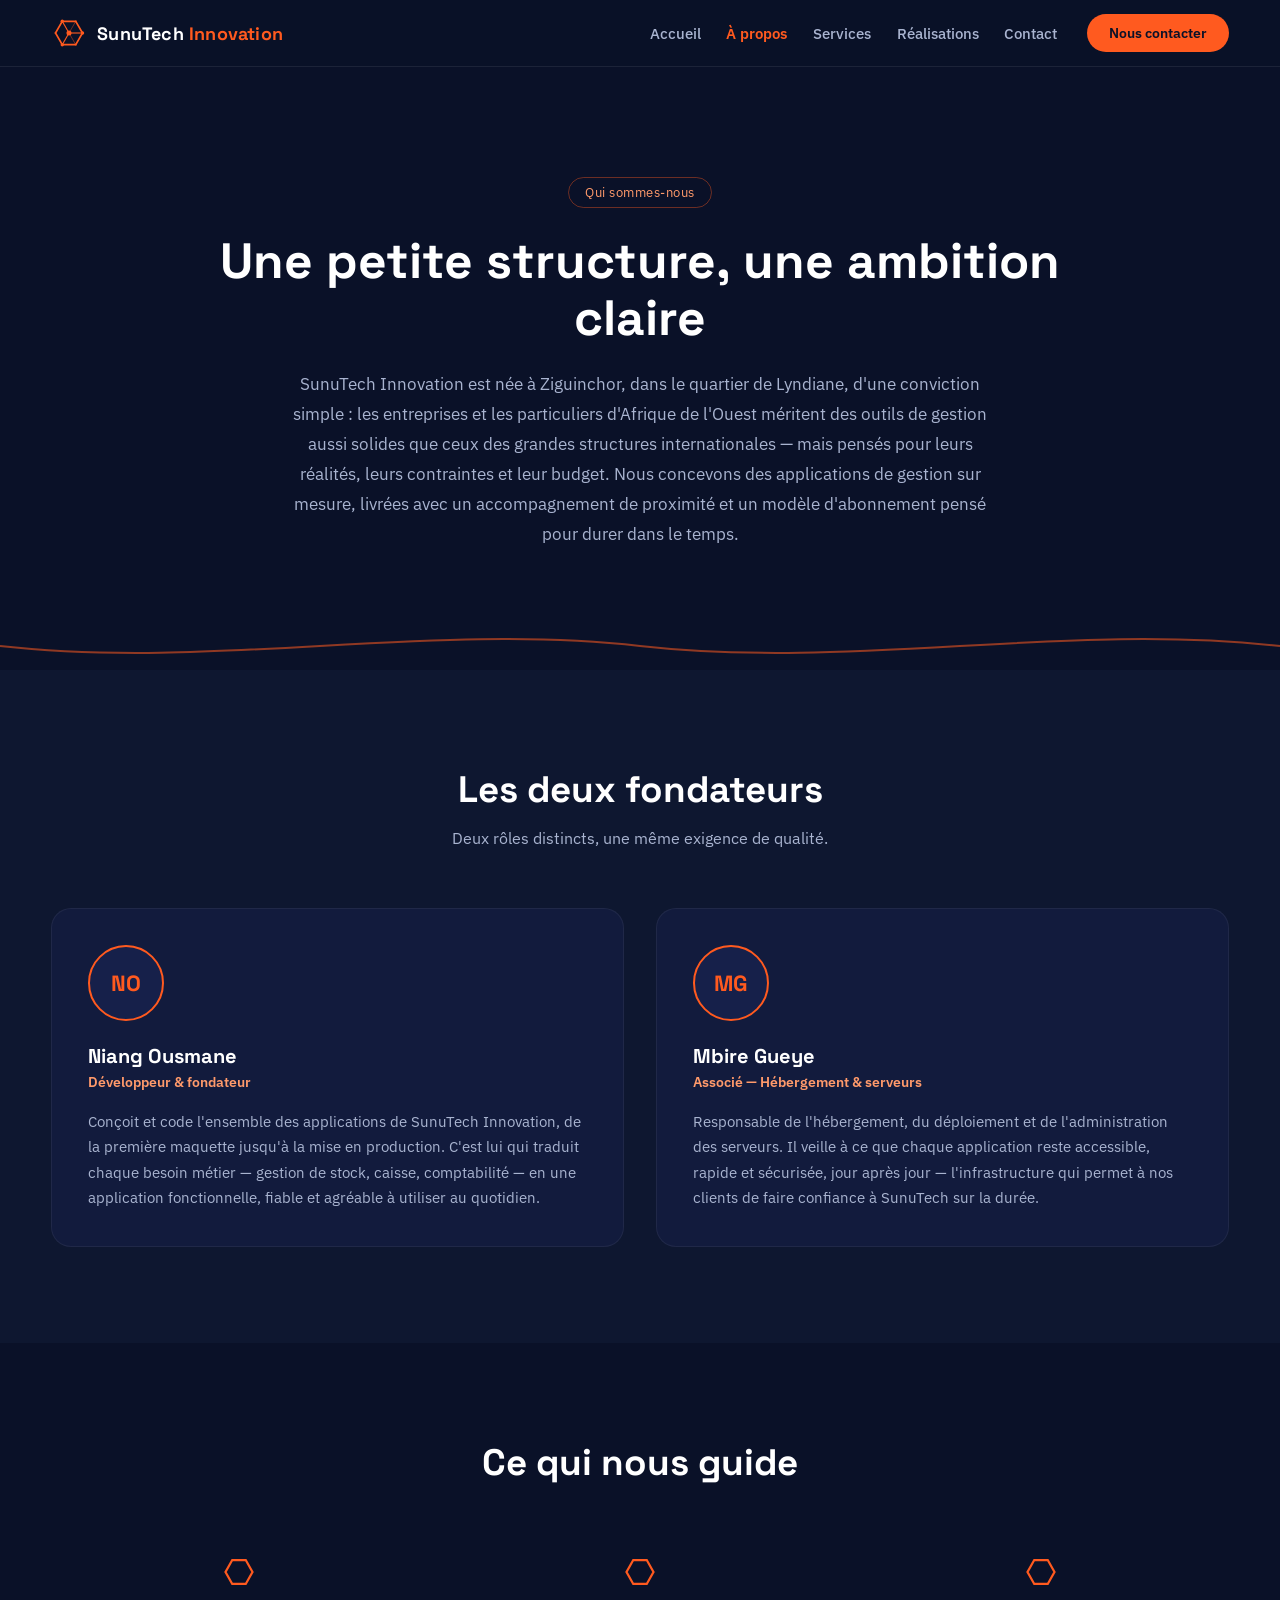
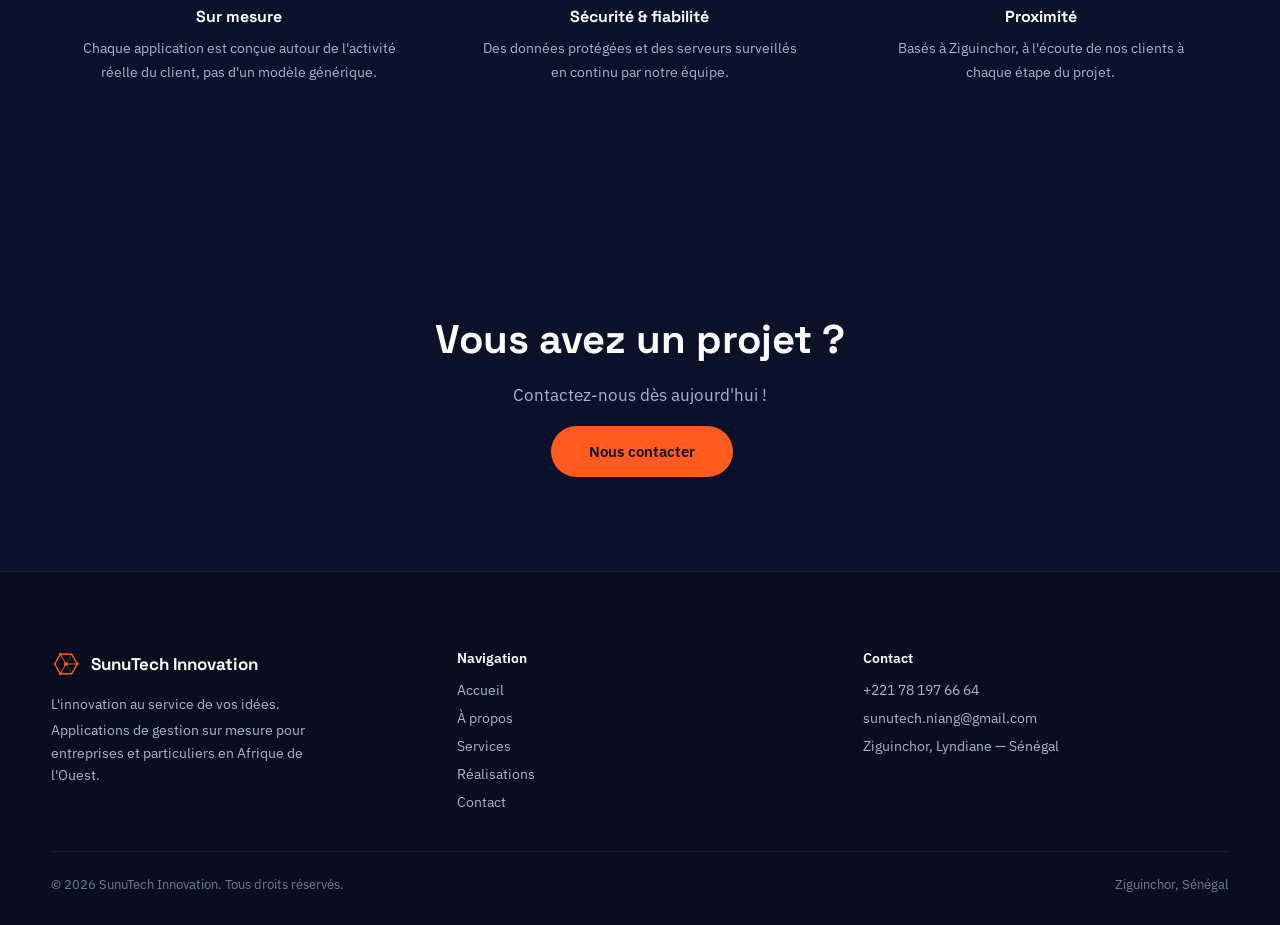
==== a-propos.html @ 39dba282 "Site vitrine SunuTech Innovation : Accueil, A propos, Services, Realisations, Contact Site statique " ====
<!DOCTYPE html>
<html lang="fr">
<head>
<meta charset="utf-8">
<title>À propos — SunuTech Innovation</title>
<meta name="viewport" content="width=device-width, initial-scale=1">
<link rel="preconnect" href="https://fonts.googleapis.com">
<link href="https://fonts.googleapis.com/css2?family=Space+Grotesk:wght@500;600;700&family=IBM+Plex+Sans:wght@400;500;600&display=swap" rel="stylesheet">
<link rel="stylesheet" href="assets/style.css">
</head>
<body>

<header class="site-header">
  <a href="index.html" class="brand">
    <img src="assets/logo.svg" alt="SunuTech Innovation">
    <span>SunuTech <em>Innovation</em></span>
  </a>
  <nav>
    <a href="index.html" class="nav-link">Accueil</a>
    <a href="a-propos.html" class="nav-link active">À propos</a>
    <a href="services.html" class="nav-link">Services</a>
    <a href="realisations.html" class="nav-link">Réalisations</a>
    <a href="contact.html" class="nav-link">Contact</a>
    <a href="contact.html" class="btn-primary">Nous contacter</a>
  </nav>
</header>

<section class="page-hero">
  <span class="eyebrow">Qui sommes-nous</span>
  <h1>Une petite structure, une ambition claire</h1>
  <p>SunuTech Innovation est née à Ziguinchor, dans le quartier de Lyndiane, d'une conviction simple : les entreprises et les particuliers d'Afrique de l'Ouest méritent des outils de gestion aussi solides que ceux des grandes structures internationales — mais pensés pour leurs réalités, leurs contraintes et leur budget. Nous concevons des applications de gestion sur mesure, livrées avec un accompagnement de proximité et un modèle d'abonnement pensé pour durer dans le temps.</p>
</section>

<svg class="wave-divider" viewBox="0 0 1440 48" preserveAspectRatio="none"><path d="M0,24 C240,48 480,0 720,24 C960,48 1200,0 1440,24" fill="none" stroke="#FF5A1F" stroke-width="2" opacity="0.55"/></svg>

<section class="section section-alt">
  <div class="section-inner" data-reveal>
    <h2 class="section-title centered">Les deux fondateurs</h2>
    <p class="section-lead centered">Deux rôles distincts, une même exigence de qualité.</p>
    <div class="team-grid wide">
      <div class="team-card large">
        <div class="avatar-circle">NO</div>
        <h3>Niang Ousmane</h3>
        <p class="role">Développeur &amp; fondateur</p>
        <p class="bio">Conçoit et code l'ensemble des applications de SunuTech Innovation, de la première maquette jusqu'à la mise en production. C'est lui qui traduit chaque besoin métier — gestion de stock, caisse, comptabilité — en une application fonctionnelle, fiable et agréable à utiliser au quotidien.</p>
      </div>
      <div class="team-card large">
        <div class="avatar-circle">MG</div>
        <h3>Mbire Gueye</h3>
        <p class="role">Associé — Hébergement &amp; serveurs</p>
        <p class="bio">Responsable de l'hébergement, du déploiement et de l'administration des serveurs. Il veille à ce que chaque application reste accessible, rapide et sécurisée, jour après jour — l'infrastructure qui permet à nos clients de faire confiance à SunuTech sur la durée.</p>
      </div>
    </div>
  </div>
</section>

<section class="section">
  <div class="section-inner" data-reveal>
    <h2 class="section-title centered" style="margin-bottom:44px;">Ce qui nous guide</h2>
    <div class="value-grid">
      <div class="value-card">
        <svg width="36" height="36" viewBox="0 0 40 40"><polygon points="35,20 27.5,6.7 12.5,6.7 5,20 12.5,33.3 27.5,33.3" fill="none" stroke="#FF5A1F" stroke-width="2.5"/></svg>
        <h3>Sur mesure</h3>
        <p>Chaque application est conçue autour de l'activité réelle du client, pas d'un modèle générique.</p>
      </div>
      <div class="value-card">
        <svg width="36" height="36" viewBox="0 0 40 40"><polygon points="35,20 27.5,6.7 12.5,6.7 5,20 12.5,33.3 27.5,33.3" fill="none" stroke="#FF5A1F" stroke-width="2.5"/></svg>
        <h3>Sécurité &amp; fiabilité</h3>
        <p>Des données protégées et des serveurs surveillés en continu par notre équipe.</p>
      </div>
      <div class="value-card">
        <svg width="36" height="36" viewBox="0 0 40 40"><polygon points="35,20 27.5,6.7 12.5,6.7 5,20 12.5,33.3 27.5,33.3" fill="none" stroke="#FF5A1F" stroke-width="2.5"/></svg>
        <h3>Proximité</h3>
        <p>Basés à Ziguinchor, à l'écoute de nos clients à chaque étape du projet.</p>
      </div>
    </div>
  </div>
</section>

<section class="cta-section">
  <div class="cta-inner" data-reveal>
    <h2>Vous avez un projet ?</h2>
    <p>Contactez-nous dès aujourd'hui !</p>
    <a href="contact.html" class="btn-primary" style="padding:16px 38px;font-size:15px;">Nous contacter</a>
  </div>
</section>

<footer class="site-footer">
  <div class="footer-grid">
    <div>
      <div class="footer-brand">
        <img src="assets/logo.svg" alt="SunuTech Innovation">
        <span>SunuTech Innovation</span>
      </div>
      <p>L'innovation au service de vos idées.</p>
      <p>Applications de gestion sur mesure pour entreprises et particuliers en Afrique de l'Ouest.</p>
    </div>
    <div>
      <div class="footer-heading">Navigation</div>
      <div class="footer-links">
        <a href="index.html">Accueil</a>
        <a href="a-propos.html">À propos</a>
        <a href="services.html">Services</a>
        <a href="realisations.html">Réalisations</a>
        <a href="contact.html">Contact</a>
      </div>
    </div>
    <div>
      <div class="footer-heading">Contact</div>
      <div class="footer-links">
        <a href="tel:+221781976664">+221 78 197 66 64</a>
        <a href="mailto:sunutech.niang@gmail.com">sunutech.niang@gmail.com</a>
        <span>Ziguinchor, Lyndiane — Sénégal</span>
      </div>
    </div>
  </div>
  <div class="footer-bottom">
    <span>© 2026 SunuTech Innovation. Tous droits réservés.</span>
    <span>Ziguinchor, Sénégal</span>
  </div>
</footer>

<script src="assets/main.js"></script>
</body>
</html>
---- assets/style.css ----
:root {
  --bg: #0A1128;
  --bg-alt: #080D1F;
  --card: #121b3d;
  --accent: #FF5A1F;
  --accent-light: #FF7A45;
  --accent-soft: #FF9A6B;
  --text: #ffffff;
  --text-muted: #A9B4D0;
  --text-dim: #6E7A9E;
  --placeholder: #5B6690;
  --border: rgba(255, 255, 255, 0.08);
  --border-soft: rgba(255, 255, 255, 0.06);
  --border-input: rgba(255, 255, 255, 0.1);
}

* { box-sizing: border-box; }

body {
  margin: 0;
  background: var(--bg);
  font-family: 'IBM Plex Sans', sans-serif;
  color: var(--text-muted);
}

::selection { background: var(--accent); color: var(--bg); }

a { color: inherit; }

h1, h2, h3 {
  font-family: 'Space Grotesk', sans-serif;
  color: var(--text);
  margin: 0;
}

input::placeholder, textarea::placeholder { color: var(--placeholder); }

@keyframes fadeInUp {
  from { opacity: 0; transform: translateY(26px); }
  to { opacity: 1; transform: translateY(0); }
}

[data-reveal] {
  opacity: 0;
  transform: translateY(28px);
  transition: opacity 0.7s cubic-bezier(.16,.8,.24,1), transform 0.7s cubic-bezier(.16,.8,.24,1);
}
[data-reveal].is-visible {
  opacity: 1;
  transform: translateY(0);
}

/* Header */
.site-header {
  position: sticky;
  top: 0;
  z-index: 50;
  display: flex;
  align-items: center;
  justify-content: space-between;
  flex-wrap: wrap;
  gap: 16px;
  padding: 14px clamp(20px, 4vw, 64px);
  background: rgba(10, 17, 40, 0.94);
  backdrop-filter: blur(10px);
  border-bottom: 1px solid var(--border);
}
.site-header .brand {
  display: flex;
  align-items: center;
  gap: 10px;
  text-decoration: none;
}
.site-header .brand img { width: 36px; height: 36px; display: block; }
.site-header .brand span {
  font-family: 'Space Grotesk', sans-serif;
  font-weight: 700;
  font-size: 18px;
  color: var(--text);
  letter-spacing: 0.2px;
  white-space: nowrap;
}
.site-header .brand span em { color: var(--accent); font-style: normal; }
.site-header nav {
  display: flex;
  align-items: center;
  gap: clamp(14px, 2vw, 28px);
  flex-wrap: wrap;
}
.nav-link {
  font-size: 15px;
  font-weight: 500;
  color: var(--text-muted);
  text-decoration: none;
  white-space: nowrap;
}
.nav-link:hover { color: var(--accent); }
.nav-link.active { color: var(--accent); font-weight: 600; }
.btn-primary {
  margin-left: 4px;
  padding: 10px 22px;
  background: var(--accent);
  color: var(--bg);
  font-weight: 600;
  border: none;
  border-radius: 999px;
  text-decoration: none;
  font-size: 14px;
  white-space: nowrap;
  cursor: pointer;
  transition: background 0.2s ease, transform 0.2s ease;
}
.btn-primary:hover { background: var(--accent-light); }
.btn-primary:active { transform: scale(0.97); }

/* Footer */
.site-footer {
  background: var(--bg-alt);
  border-top: 1px solid var(--border);
  padding: clamp(48px, 6vw, 80px) clamp(20px, 4vw, 64px) 32px;
}
.site-footer .footer-grid {
  max-width: 1200px;
  margin: 0 auto;
  display: grid;
  grid-template-columns: repeat(auto-fit, minmax(220px, 1fr));
  gap: 40px;
}
.site-footer .footer-brand { display: flex; align-items: center; gap: 10px; margin-bottom: 14px; }
.site-footer .footer-brand img { width: 30px; height: 30px; }
.site-footer .footer-brand span { font-family: 'Space Grotesk', sans-serif; font-weight: 700; font-size: 17px; color: var(--text); }
.site-footer p { font-size: 14px; line-height: 1.6; max-width: 280px; margin: 0 0 4px; }
.site-footer .footer-heading { color: var(--text); font-weight: 600; font-size: 14px; margin-bottom: 14px; }
.site-footer .footer-links { display: flex; flex-direction: column; gap: 10px; font-size: 14px; }
.site-footer .footer-links a { color: var(--text-muted); text-decoration: none; }
.site-footer .footer-links a:hover { color: var(--accent); }
.site-footer .footer-bottom {
  max-width: 1200px;
  margin: 40px auto 0;
  padding-top: 24px;
  border-top: 1px solid var(--border-soft);
  display: flex;
  justify-content: space-between;
  flex-wrap: wrap;
  gap: 12px;
  font-size: 13px;
  color: var(--text-dim);
}

/* Contact page */
.contact-hero {
  max-width: 1000px;
  margin: 0 auto;
  padding: clamp(56px, 10vw, 110px) clamp(20px, 4vw, 64px) clamp(40px, 6vw, 56px);
  text-align: center;
}
.contact-hero .eyebrow {
  display: inline-block;
  padding: 6px 16px;
  border: 1px solid rgba(255, 90, 31, 0.4);
  border-radius: 999px;
  color: var(--accent-soft);
  font-size: 13px;
  letter-spacing: 0.5px;
  margin-bottom: 24px;
  animation: fadeInUp 0.7s cubic-bezier(.16,.8,.24,1) 0.05s both;
}
.contact-hero h1 {
  font-weight: 700;
  font-size: clamp(2rem, 4.5vw, 3.1rem);
  line-height: 1.15;
  margin: 0 0 20px;
  animation: fadeInUp 0.75s cubic-bezier(.16,.8,.24,1) 0.15s both;
}
.contact-hero p {
  font-size: clamp(1rem, 1.3vw, 1.15rem);
  line-height: 1.8;
  max-width: 640px;
  margin: 0 auto;
  animation: fadeInUp 0.75s cubic-bezier(.16,.8,.24,1) 0.28s both;
}

.contact-section {
  padding: 0 clamp(20px, 4vw, 64px) clamp(64px, 8vw, 100px);
}
.contact-grid {
  max-width: 1160px;
  margin: 0 auto;
  display: grid;
  grid-template-columns: minmax(260px, 0.85fr) minmax(300px, 1.15fr);
  gap: clamp(28px, 4vw, 48px);
  align-items: start;
}
@media (max-width: 760px) {
  .contact-grid { grid-template-columns: 1fr; }
}

.contact-list { display: flex; flex-direction: column; gap: 16px; }
.contact-card {
  display: flex;
  align-items: center;
  gap: 16px;
  background: var(--card);
  border: 1px solid var(--border-soft);
  border-radius: 14px;
  padding: 20px;
  text-decoration: none;
  transition: transform 0.2s ease, border-color 0.2s ease;
}
.contact-card:hover { border-color: var(--accent); transform: translateY(-3px); }
.contact-card svg { flex-shrink: 0; }
.contact-card .label { color: var(--text); font-weight: 600; font-size: 14.5px; }
.contact-card .value { color: var(--text-muted); font-size: 14px; }

.contact-form-card {
  background: var(--card);
  border: 1px solid var(--border-soft);
  border-radius: 20px;
  padding: clamp(24px, 3vw, 40px);
}
.contact-form-card h2 { font-size: 20px; margin: 0 0 24px; }
.form-field { display: flex; flex-direction: column; gap: 8px; }
.form-field label { color: var(--text-muted); font-size: 13px; }
.form-field input, .form-field textarea {
  width: 100%;
  box-sizing: border-box;
  padding: 13px 16px;
  background: var(--bg);
  border: 1px solid var(--border-input);
  border-radius: 10px;
  color: var(--text);
  font-family: 'IBM Plex Sans', sans-serif;
  font-size: 14.5px;
}
.form-field textarea { resize: vertical; }
.contact-form { display: flex; flex-direction: column; gap: 18px; }
.submit-btn {
  padding: 15px 28px;
  background: var(--accent);
  color: var(--bg);
  font-weight: 600;
  border: none;
  border-radius: 10px;
  font-size: 15px;
  cursor: pointer;
  transition: transform 0.2s ease, background 0.2s ease;
  align-self: flex-start;
}
.submit-btn:hover { background: var(--accent-light); transform: translateY(-2px); }
.submit-btn:active { transform: scale(0.97); }

/* Shared building blocks (Accueil, A-Propos, Services, Réalisations) */
.eyebrow {
  display: inline-block;
  padding: 6px 16px;
  border: 1px solid rgba(255, 90, 31, 0.4);
  border-radius: 999px;
  color: var(--accent-soft);
  font-size: 13px;
  letter-spacing: 0.5px;
  margin-bottom: 24px;
  animation: fadeInUp 0.7s cubic-bezier(.16,.8,.24,1) 0.05s both;
}
.page-hero {
  max-width: 1000px;
  margin: 0 auto;
  padding: clamp(56px, 10vw, 110px) clamp(20px, 4vw, 64px) clamp(48px, 6vw, 72px);
  text-align: center;
}
.page-hero h1 {
  font-weight: 700;
  font-size: clamp(2rem, 4.5vw, 3.1rem);
  line-height: 1.15;
  margin: 0 0 24px;
  animation: fadeInUp 0.75s cubic-bezier(.16,.8,.24,1) 0.15s both;
}
.page-hero p {
  font-size: clamp(1rem, 1.3vw, 1.15rem);
  line-height: 1.8;
  max-width: 720px;
  margin: 0 auto;
  animation: fadeInUp 0.75s cubic-bezier(.16,.8,.24,1) 0.28s both;
}

.wave-divider { display: block; width: 100%; height: 48px; }
.wave-divider path {
  stroke-dasharray: 1500;
  stroke-dashoffset: 1500;
  animation: drawLine 1.6s ease 0.3s forwards;
}
@keyframes drawLine { from { stroke-dashoffset: 1500; } to { stroke-dashoffset: 0; } }

.section { padding: clamp(56px, 8vw, 96px) clamp(20px, 4vw, 64px); }
.section-alt { background: #0E1730; }
.section-inner { max-width: 1200px; margin: 0 auto; }
.section-inner.narrow { max-width: 1100px; }
.section-title { font-size: clamp(1.6rem, 3vw, 2.3rem); margin: 0 0 14px; }
.section-title.centered { text-align: center; margin-bottom: 12px; }
.section-lead { font-size: 1rem; line-height: 1.7; max-width: 620px; margin: 0 0 44px; }
.section-lead.centered { margin: 0 auto 56px; text-align: center; }

.card-grid {
  display: grid;
  grid-template-columns: repeat(auto-fit, minmax(230px, 1fr));
  gap: 24px;
}
.info-card {
  background: var(--card);
  border: 1px solid var(--border-soft);
  border-radius: 16px;
  padding: 28px;
  transition: transform 0.25s ease, box-shadow 0.25s ease, border-color 0.25s ease;
}
.info-card:hover { transform: translateY(-6px); box-shadow: 0 16px 30px rgba(0,0,0,0.35); border-color: rgba(255,90,31,0.3); }
.info-card svg { margin-bottom: 16px; }
.info-card h3 { font-size: 17px; margin: 0 0 8px; }
.info-card p { font-size: 14px; line-height: 1.6; margin: 0; }

.link-arrow {
  display: inline-block;
  color: var(--accent-soft);
  font-weight: 600;
  font-size: 15px;
  text-decoration: none;
  transition: color 0.2s ease, transform 0.2s ease;
}
.link-arrow:hover { color: var(--accent); transform: translateX(4px); }

.hero-split {
  max-width: 1280px;
  margin: 0 auto;
  padding: clamp(56px, 10vw, 120px) clamp(20px, 4vw, 64px) clamp(40px, 6vw, 72px);
  display: grid;
  grid-template-columns: minmax(280px, 1.1fr) minmax(240px, 0.9fr);
  gap: clamp(32px, 5vw, 64px);
  align-items: center;
}
@media (max-width: 760px) { .hero-split { grid-template-columns: 1fr; } }
.hero-split h1 {
  font-weight: 700;
  font-size: clamp(2.1rem, 5vw, 3.5rem);
  line-height: 1.12;
  margin: 0 0 20px;
  animation: fadeInUp 0.75s cubic-bezier(.16,.8,.24,1) 0.15s both;
}
.hero-split p {
  font-size: clamp(1rem, 1.4vw, 1.15rem);
  line-height: 1.75;
  max-width: 520px;
  margin: 0 0 36px;
  animation: fadeInUp 0.75s cubic-bezier(.16,.8,.24,1) 0.28s both;
}
.hero-actions { display: flex; gap: 16px; flex-wrap: wrap; animation: fadeInUp 0.75s cubic-bezier(.16,.8,.24,1) 0.4s both; }
.btn-outline {
  padding: 14px 30px;
  border: 1px solid rgba(255,255,255,0.2);
  color: var(--text);
  font-weight: 600;
  border-radius: 10px;
  text-decoration: none;
  font-size: 15px;
  transition: transform 0.2s ease, border-color 0.2s ease, color 0.2s ease;
  display: inline-block;
}
.btn-outline:hover { border-color: var(--accent); color: var(--accent-soft); transform: translateY(-2px); }
.hero-visual {
  aspect-ratio: 1 / 1;
  border-radius: 24px;
  background: linear-gradient(160deg, var(--card), var(--bg));
  border: 1px solid rgba(255, 90, 31, 0.22);
  display: flex;
  align-items: center;
  justify-content: center;
  animation: fadeInUp 0.9s cubic-bezier(.16,.8,.24,1) 0.35s both;
}
.hero-visual img { width: 44%; opacity: 0.92; animation: floatGlow 4.5s ease-in-out 1.2s infinite; }
@keyframes floatGlow {
  0%, 100% { filter: drop-shadow(0 0 12px rgba(255,90,31,0.28)); transform: translateY(0); }
  50% { filter: drop-shadow(0 0 26px rgba(255,90,31,0.5)); transform: translateY(-8px); }
}

.team-grid { display: grid; grid-template-columns: repeat(auto-fit, minmax(200px, 1fr)); gap: 20px; }
.team-grid.wide { grid-template-columns: repeat(auto-fit, minmax(300px, 1fr)); gap: 32px; }
.team-card {
  background: var(--card);
  border: 1px solid var(--border-soft);
  border-radius: 16px;
  padding: 24px;
  text-align: center;
  transition: transform 0.25s ease, box-shadow 0.25s ease;
}
.team-card.large { border-radius: 20px; padding: 36px; text-align: left; }
.team-card:hover { transform: translateY(-6px); box-shadow: 0 16px 30px rgba(0,0,0,0.35); }
.avatar-circle {
  width: 64px; height: 64px; border-radius: 50%;
  background: #16204a; border: 2px solid var(--accent);
  display: flex; align-items: center; justify-content: center;
  font-family: 'Space Grotesk', sans-serif; font-weight: 700; font-size: 19px; color: var(--accent);
  margin: 0 auto 14px;
}
.team-card.large .avatar-circle { width: 76px; height: 76px; font-size: 22px; margin: 0 0 22px; }
.team-card h3 { font-size: 16px; margin: 0 0 4px; }
.team-card.large h3 { font-size: 20px; }
.team-card .role { color: var(--text-muted); font-size: 13px; margin: 0; }
.team-card.large .role { color: var(--accent-soft); font-size: 14px; font-weight: 600; margin: 0 0 18px; }
.team-card.large .bio { color: var(--text-muted); font-size: 14.5px; line-height: 1.75; margin: 0; }

.split-block {
  max-width: 1200px;
  margin: 0 auto;
  display: grid;
  grid-template-columns: minmax(260px, 0.9fr) minmax(260px, 1.1fr);
  gap: clamp(32px, 5vw, 64px);
  align-items: center;
}
@media (max-width: 760px) { .split-block { grid-template-columns: 1fr; } }

.cta-section { padding: clamp(64px, 9vw, 110px) clamp(20px, 4vw, 64px); text-align: center; }
.cta-section .cta-inner { max-width: 680px; margin: 0 auto; }
.cta-section h2 { font-size: clamp(1.7rem, 3.5vw, 2.5rem); margin: 0 0 16px; }
.cta-section p { color: var(--text-muted); font-size: 1.05rem; line-height: 1.7; margin: 0 0 32px; }

.portfolio-grid { display: grid; grid-template-columns: repeat(auto-fit, minmax(260px, 1fr)); gap: 24px; }
.portfolio-grid.compact { grid-template-columns: repeat(auto-fit, minmax(270px, 1fr)); }
.portfolio-card {
  background: var(--card);
  border: 1px solid var(--border-soft);
  border-radius: 16px;
  overflow: hidden;
  transition: transform 0.25s ease, box-shadow 0.25s ease;
}
.portfolio-card:hover { transform: translateY(-6px); box-shadow: 0 16px 30px rgba(0,0,0,0.35); }
.portfolio-thumb {
  aspect-ratio: 16 / 10;
  background: repeating-linear-gradient(135deg, rgba(255,90,31,0.14) 0 12px, rgba(255,90,31,0.05) 12px 24px);
  border-bottom: 1px solid rgba(255,90,31,0.2);
  display: flex; align-items: center; justify-content: center;
}
.portfolio-thumb span { font-family: monospace; font-size: 12px; color: var(--accent-soft); text-align: center; padding: 0 16px; }
.portfolio-card .body { padding: 22px; }
.portfolio-card.compact .body { padding: 24px; }
.portfolio-card h3 { font-size: 16px; margin: 0 0 8px; }
.portfolio-card.compact h3 { font-size: 17px; }
.portfolio-card p { font-size: 14px; line-height: 1.65; margin: 0; }
.portfolio-badge {
  display: inline-block;
  font-size: 11.5px;
  color: var(--accent-soft);
  border: 1px solid rgba(255,90,31,0.35);
  border-radius: 999px;
  padding: 3px 10px;
  margin-bottom: 12px;
}
.portfolio-card.cta-card {
  background: linear-gradient(160deg, #1a1030, var(--card));
  border-color: rgba(255,90,31,0.35);
  padding: 32px;
  display: flex;
  flex-direction: column;
  justify-content: center;
}
.portfolio-card.cta-card h3 { font-size: 18px; margin: 0 0 10px; }
.portfolio-card.cta-card p { font-size: 14px; line-height: 1.7; margin: 0 0 20px; }

.process-grid { display: grid; grid-template-columns: repeat(auto-fit, minmax(200px, 1fr)); gap: 28px; }
.process-step { text-align: center; transition: transform 0.25s ease; }
.process-step:hover { transform: translateY(-6px); }
.step-number {
  width: 44px; height: 44px; border-radius: 50%;
  background: #16204a; border: 2px solid var(--accent);
  display: flex; align-items: center; justify-content: center;
  font-family: 'Space Grotesk', sans-serif; font-weight: 700; color: var(--accent);
  margin: 0 auto 16px;
}
.process-step h3 { font-size: 15.5px; margin: 0 0 8px; }
.process-step p { font-size: 13.5px; line-height: 1.6; margin: 0; }

.value-grid { display: grid; grid-template-columns: repeat(auto-fit, minmax(220px, 1fr)); gap: 24px; }
.value-card { text-align: center; padding: 24px; transition: transform 0.25s ease; }
.value-card:hover { transform: translateY(-6px); }
.value-card svg { margin: 0 auto 16px; display: block; }
.value-card h3 { font-size: 16px; margin: 0 0 10px; }
.value-card p { font-size: 14px; line-height: 1.65; margin: 0; }

.prose-block { max-width: 900px; margin: 0 auto; text-align: center; }
.prose-block h2 { font-size: clamp(1.5rem, 3vw, 2.1rem); margin: 0 0 18px; }
.prose-block p { font-size: 1rem; line-height: 1.8; margin: 0; }
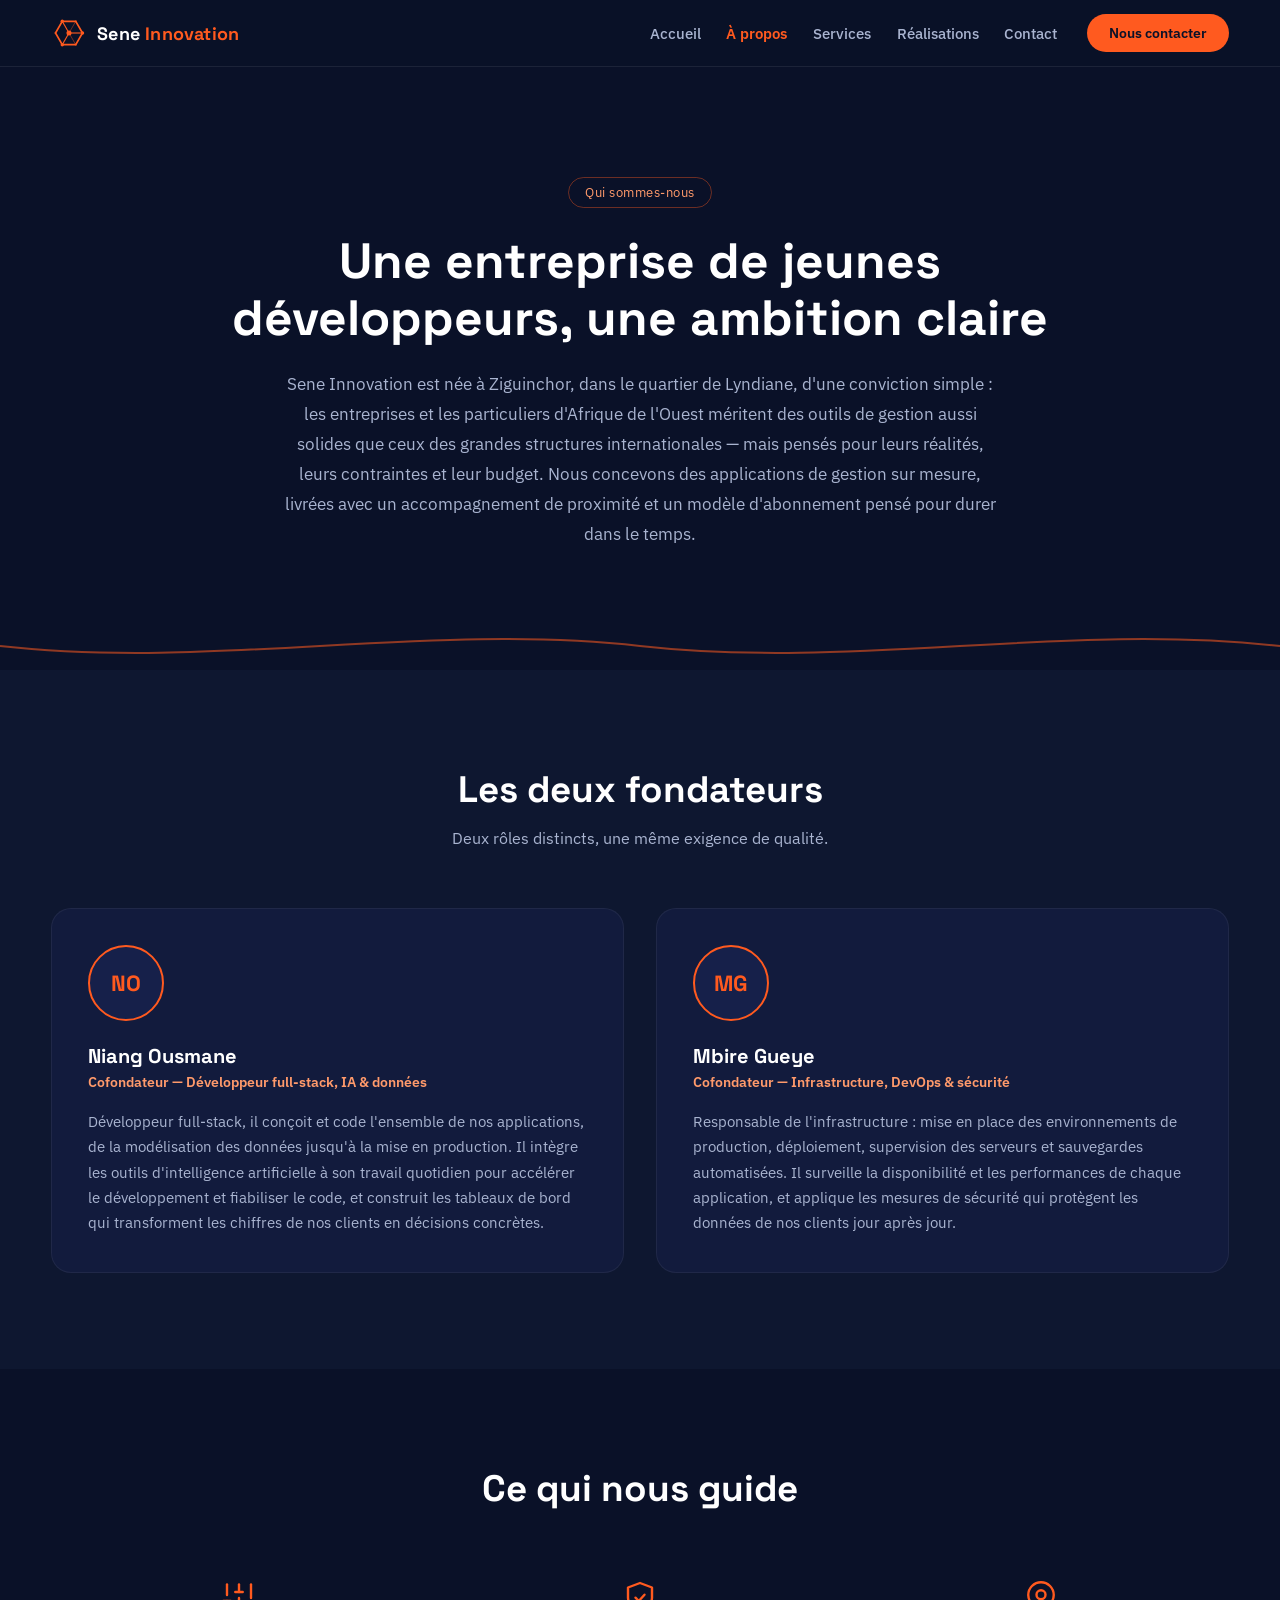
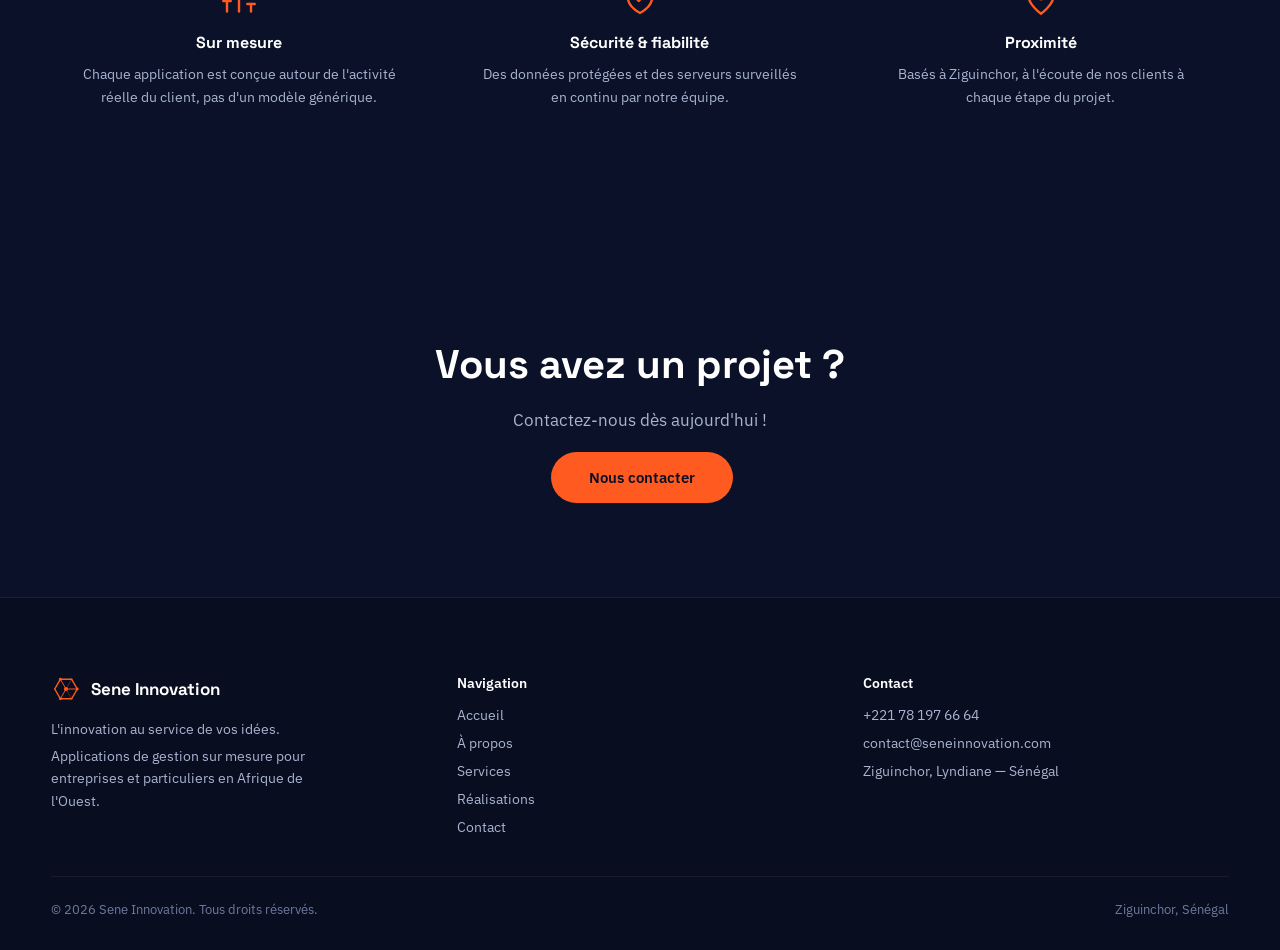
==== commit 3eec870e: "Renommage en Sene Innovation et refonte du contenu Marque - SunuTech Innovation devient Sene Innovat" ====
--- a/a-propos.html
+++ b/a-propos.html
@@ -2,18 +2,19 @@
 <html lang="fr">
 <head>
 <meta charset="utf-8">
-<title>À propos — SunuTech Innovation</title>
+<title>À propos — Sene Innovation</title>
 <meta name="viewport" content="width=device-width, initial-scale=1">
 <link rel="preconnect" href="https://fonts.googleapis.com">
 <link href="https://fonts.googleapis.com/css2?family=Space+Grotesk:wght@500;600;700&family=IBM+Plex+Sans:wght@400;500;600&display=swap" rel="stylesheet">
-<link rel="stylesheet" href="assets/style.css">
+<link rel="stylesheet" href="assets/style.css?v=4">
+<noscript><style>[data-reveal]{opacity:1!important;transform:none!important}</style></noscript>
 </head>
 <body>
 
 <header class="site-header">
   <a href="index.html" class="brand">
-    <img src="assets/logo.svg" alt="SunuTech Innovation">
-    <span>SunuTech <em>Innovation</em></span>
+    <img src="assets/logo.svg" alt="Sene Innovation">
+    <span>Sene <em>Innovation</em></span>
   </a>
   <nav>
     <a href="index.html" class="nav-link">Accueil</a>
@@ -27,8 +28,8 @@
 
 <section class="page-hero">
   <span class="eyebrow">Qui sommes-nous</span>
-  <h1>Une petite structure, une ambition claire</h1>
-  <p>SunuTech Innovation est née à Ziguinchor, dans le quartier de Lyndiane, d'une conviction simple : les entreprises et les particuliers d'Afrique de l'Ouest méritent des outils de gestion aussi solides que ceux des grandes structures internationales — mais pensés pour leurs réalités, leurs contraintes et leur budget. Nous concevons des applications de gestion sur mesure, livrées avec un accompagnement de proximité et un modèle d'abonnement pensé pour durer dans le temps.</p>
+  <h1>Une entreprise de jeunes développeurs, une ambition claire</h1>
+  <p>Sene Innovation est née à Ziguinchor, dans le quartier de Lyndiane, d'une conviction simple : les entreprises et les particuliers d'Afrique de l'Ouest méritent des outils de gestion aussi solides que ceux des grandes structures internationales — mais pensés pour leurs réalités, leurs contraintes et leur budget. Nous concevons des applications de gestion sur mesure, livrées avec un accompagnement de proximité et un modèle d'abonnement pensé pour durer dans le temps.</p>
 </section>
 
 <svg class="wave-divider" viewBox="0 0 1440 48" preserveAspectRatio="none"><path d="M0,24 C240,48 480,0 720,24 C960,48 1200,0 1440,24" fill="none" stroke="#FF5A1F" stroke-width="2" opacity="0.55"/></svg>
@@ -41,14 +42,14 @@
       <div class="team-card large">
         <div class="avatar-circle">NO</div>
         <h3>Niang Ousmane</h3>
-        <p class="role">Développeur &amp; fondateur</p>
-        <p class="bio">Conçoit et code l'ensemble des applications de SunuTech Innovation, de la première maquette jusqu'à la mise en production. C'est lui qui traduit chaque besoin métier — gestion de stock, caisse, comptabilité — en une application fonctionnelle, fiable et agréable à utiliser au quotidien.</p>
+        <p class="role">Cofondateur — Développeur full-stack, IA &amp; données</p>
+        <p class="bio">Développeur full-stack, il conçoit et code l'ensemble de nos applications, de la modélisation des données jusqu'à la mise en production. Il intègre les outils d'intelligence artificielle à son travail quotidien pour accélérer le développement et fiabiliser le code, et construit les tableaux de bord qui transforment les chiffres de nos clients en décisions concrètes.</p>
       </div>
       <div class="team-card large">
         <div class="avatar-circle">MG</div>
         <h3>Mbire Gueye</h3>
-        <p class="role">Associé — Hébergement &amp; serveurs</p>
-        <p class="bio">Responsable de l'hébergement, du déploiement et de l'administration des serveurs. Il veille à ce que chaque application reste accessible, rapide et sécurisée, jour après jour — l'infrastructure qui permet à nos clients de faire confiance à SunuTech sur la durée.</p>
+        <p class="role">Cofondateur — Infrastructure, DevOps &amp; sécurité</p>
+        <p class="bio">Responsable de l'infrastructure : mise en place des environnements de production, déploiement, supervision des serveurs et sauvegardes automatisées. Il surveille la disponibilité et les performances de chaque application, et applique les mesures de sécurité qui protègent les données de nos clients jour après jour.</p>
       </div>
     </div>
   </div>
@@ -59,17 +60,17 @@
     <h2 class="section-title centered" style="margin-bottom:44px;">Ce qui nous guide</h2>
     <div class="value-grid">
       <div class="value-card">
-        <svg width="36" height="36" viewBox="0 0 40 40"><polygon points="35,20 27.5,6.7 12.5,6.7 5,20 12.5,33.3 27.5,33.3" fill="none" stroke="#FF5A1F" stroke-width="2.5"/></svg>
+        <svg class="svc-icon" viewBox="0 0 24 24" aria-hidden="true"><line x1="4" y1="21" x2="4" y2="14"/><line x1="4" y1="10" x2="4" y2="3"/><line x1="12" y1="21" x2="12" y2="12"/><line x1="12" y1="8" x2="12" y2="3"/><line x1="20" y1="21" x2="20" y2="16"/><line x1="20" y1="12" x2="20" y2="3"/><line x1="1.5" y1="14" x2="6.5" y2="14"/><line x1="9.5" y1="8" x2="14.5" y2="8"/><line x1="17.5" y1="16" x2="22.5" y2="16"/></svg>
         <h3>Sur mesure</h3>
         <p>Chaque application est conçue autour de l'activité réelle du client, pas d'un modèle générique.</p>
       </div>
       <div class="value-card">
-        <svg width="36" height="36" viewBox="0 0 40 40"><polygon points="35,20 27.5,6.7 12.5,6.7 5,20 12.5,33.3 27.5,33.3" fill="none" stroke="#FF5A1F" stroke-width="2.5"/></svg>
+        <svg class="svc-icon" viewBox="0 0 24 24" aria-hidden="true"><path d="M12 22s8-4 8-10V5l-8-3-8 3v7c0 6 8 10 8 10z"/><polyline points="9 11.8 11.2 14 15 9.8"/></svg>
         <h3>Sécurité &amp; fiabilité</h3>
         <p>Des données protégées et des serveurs surveillés en continu par notre équipe.</p>
       </div>
       <div class="value-card">
-        <svg width="36" height="36" viewBox="0 0 40 40"><polygon points="35,20 27.5,6.7 12.5,6.7 5,20 12.5,33.3 27.5,33.3" fill="none" stroke="#FF5A1F" stroke-width="2.5"/></svg>
+        <svg class="svc-icon" viewBox="0 0 24 24" aria-hidden="true"><path d="M20.5 10c0 6.5-8.5 12.5-8.5 12.5S3.5 16.5 3.5 10a8.5 8.5 0 0 1 17 0z"/><circle cx="12" cy="9.8" r="3"/></svg>
         <h3>Proximité</h3>
         <p>Basés à Ziguinchor, à l'écoute de nos clients à chaque étape du projet.</p>
       </div>
@@ -89,11 +90,25 @@
   <div class="footer-grid">
     <div>
       <div class="footer-brand">
-        <img src="assets/logo.svg" alt="SunuTech Innovation">
-        <span>SunuTech Innovation</span>
+        <img src="assets/logo.svg" alt="Sene Innovation">
+        <span>Sene Innovation</span>
       </div>
       <p>L'innovation au service de vos idées.</p>
       <p>Applications de gestion sur mesure pour entreprises et particuliers en Afrique de l'Ouest.</p>
+      <!-- Réseaux sociaux : remplacer A_COMPLETER par l'adresse réelle de chaque page.
+           Tant qu'un lien n'est pas renseigné, main.js masque automatiquement son bouton,
+           ce qui évite de publier un lien mort. -->
+      <div class="social-links">
+        <a href="https://www.facebook.com/A_COMPLETER" target="_blank" rel="noopener" class="social-link facebook" aria-label="Suivez-nous sur Facebook">
+          <svg viewBox="0 0 24 24" aria-hidden="true"><path d="M24 12.07C24 5.4 18.63 0 12 0S0 5.4 0 12.07C0 18.1 4.39 23.1 10.13 24v-8.44H7.08v-3.49h3.05V9.41c0-3.02 1.79-4.69 4.53-4.69 1.31 0 2.68.24 2.68.24v2.97h-1.51c-1.49 0-1.96.93-1.96 1.89v2.25h3.33l-.53 3.49h-2.8V24C19.61 23.1 24 18.1 24 12.07z"/></svg>
+        </a>
+        <a href="https://www.instagram.com/A_COMPLETER" target="_blank" rel="noopener" class="social-link instagram" aria-label="Suivez-nous sur Instagram">
+          <svg viewBox="0 0 24 24" aria-hidden="true"><path d="M12 2.16c3.2 0 3.58.01 4.85.07 1.17.05 1.8.25 2.23.41.56.22.96.48 1.38.9.42.42.68.82.9 1.38.16.42.36 1.06.41 2.23.06 1.27.07 1.65.07 4.85s-.01 3.58-.07 4.85c-.05 1.17-.25 1.8-.41 2.23-.22.56-.48.96-.9 1.38-.42.42-.82.68-1.38.9-.42.16-1.06.36-2.23.41-1.27.06-1.65.07-4.85.07s-3.58-.01-4.85-.07c-1.17-.05-1.8-.25-2.23-.41-.56-.22-.96-.48-1.38-.9-.42-.42-.68-.82-.9-1.38-.16-.42-.36-1.06-.41-2.23-.06-1.27-.07-1.65-.07-4.85s.01-3.58.07-4.85c.05-1.17.25-1.8.41-2.23.22-.56.48-.96.9-1.38.42-.42.82-.68 1.38-.9.42-.16 1.06-.36 2.23-.41 1.27-.06 1.65-.07 4.85-.07M12 0C8.74 0 8.33.01 7.05.07 5.78.13 4.9.33 4.14.63c-.79.31-1.46.72-2.13 1.38C1.35 2.68.94 3.35.63 4.14.33 4.9.13 5.78.07 7.05.01 8.33 0 8.74 0 12s.01 3.67.07 4.95c.06 1.27.26 2.15.56 2.91.31.79.72 1.46 1.38 2.13.67.67 1.34 1.07 2.13 1.38.76.3 1.64.5 2.91.56C8.33 23.99 8.74 24 12 24s3.67-.01 4.95-.07c1.27-.06 2.15-.26 2.91-.56.79-.31 1.46-.71 2.13-1.38.67-.67 1.07-1.34 1.38-2.13.3-.76.5-1.64.56-2.91.06-1.28.07-1.69.07-4.95s-.01-3.67-.07-4.95c-.06-1.27-.26-2.15-.56-2.91-.31-.79-.71-1.46-1.38-2.13C21.32 1.35 20.65.94 19.86.63c-.76-.3-1.64-.5-2.91-.56C15.67.01 15.26 0 12 0z"/><path d="M12 5.84A6.16 6.16 0 1 0 18.16 12 6.16 6.16 0 0 0 12 5.84zM12 16a4 4 0 1 1 4-4 4 4 0 0 1-4 4z"/><circle cx="18.41" cy="5.59" r="1.44"/></svg>
+        </a>
+        <a href="https://www.tiktok.com/@A_COMPLETER" target="_blank" rel="noopener" class="social-link tiktok" aria-label="Suivez-nous sur TikTok">
+          <svg viewBox="0 0 24 24" aria-hidden="true"><path d="M12.53.02C13.84 0 15.14.01 16.44 0c.08 1.53.63 3.09 1.75 4.17 1.12 1.11 2.7 1.62 4.24 1.79v4.03c-1.44-.05-2.89-.35-4.2-.97-.57-.26-1.1-.59-1.62-.93-.01 2.92.01 5.84-.02 8.75-.08 1.4-.54 2.79-1.35 3.94-1.31 1.92-3.58 3.17-5.91 3.21-1.43.08-2.86-.31-4.08-1.03-2.02-1.19-3.44-3.37-3.65-5.71-.02-.5-.03-1-.01-1.49.18-1.9 1.12-3.72 2.58-4.96 1.66-1.44 3.98-2.13 6.15-1.72.02 1.48-.04 2.96-.04 4.44-.99-.32-2.15-.23-3.02.37-.63.41-1.11 1.04-1.36 1.75-.21.51-.15 1.07-.14 1.61.24 1.64 1.82 3.02 3.5 2.87 1.12-.01 2.19-.66 2.77-1.61.19-.33.4-.67.41-1.06.1-1.79.06-3.57.07-5.36.01-4.03-.01-8.05.02-12.07z"/></svg>
+        </a>
+      </div>
     </div>
     <div>
       <div class="footer-heading">Navigation</div>
@@ -109,17 +124,17 @@
       <div class="footer-heading">Contact</div>
       <div class="footer-links">
         <a href="tel:+221781976664">+221 78 197 66 64</a>
-        <a href="mailto:sunutech.niang@gmail.com">sunutech.niang@gmail.com</a>
+        <a href="mailto:contact@seneinnovation.com">contact@seneinnovation.com</a>
         <span>Ziguinchor, Lyndiane — Sénégal</span>
       </div>
     </div>
   </div>
   <div class="footer-bottom">
-    <span>© 2026 SunuTech Innovation. Tous droits réservés.</span>
+    <span>© 2026 Sene Innovation. Tous droits réservés.</span>
     <span>Ziguinchor, Sénégal</span>
   </div>
 </footer>
 
-<script src="assets/main.js"></script>
+<script src="assets/main.js?v=4"></script>
 </body>
 </html>
--- a/assets/style.css
+++ b/assets/style.css
@@ -12,6 +12,8 @@
   --border: rgba(255, 255, 255, 0.08);
   --border-soft: rgba(255, 255, 255, 0.06);
   --border-input: rgba(255, 255, 255, 0.1);
+  --whatsapp: #25D366;
+  --success: #4ADE80;
 }
 
 * { box-sizing: border-box; }
@@ -130,6 +132,25 @@
 .site-footer .footer-brand img { width: 30px; height: 30px; }
 .site-footer .footer-brand span { font-family: 'Space Grotesk', sans-serif; font-weight: 700; font-size: 17px; color: var(--text); }
 .site-footer p { font-size: 14px; line-height: 1.6; max-width: 280px; margin: 0 0 4px; }
+/* Réseaux sociaux : gris au repos, couleur officielle de la plateforme au survol. */
+.social-links { display: flex; gap: 12px; margin-top: 18px; }
+.social-link {
+  display: inline-flex;
+  align-items: center;
+  justify-content: center;
+  width: 38px;
+  height: 38px;
+  border: 1px solid var(--border);
+  border-radius: 10px;
+  color: var(--text-dim);
+  transition: color 0.2s ease, border-color 0.2s ease, transform 0.2s ease, background 0.2s ease;
+}
+.social-link svg { width: 18px; height: 18px; fill: currentColor; display: block; }
+.social-link:hover { transform: translateY(-3px); }
+.social-link.facebook:hover { color: #1877F2; border-color: rgba(24, 119, 242, 0.5); background: rgba(24, 119, 242, 0.1); }
+.social-link.instagram:hover { color: #E4405F; border-color: rgba(228, 64, 95, 0.5); background: rgba(228, 64, 95, 0.1); }
+.social-link.tiktok:hover { color: #FFFFFF; border-color: rgba(255, 255, 255, 0.45); background: rgba(255, 255, 255, 0.08); }
+
 .site-footer .footer-heading { color: var(--text); font-weight: 600; font-size: 14px; margin-bottom: 14px; }
 .site-footer .footer-links { display: flex; flex-direction: column; gap: 10px; font-size: 14px; }
 .site-footer .footer-links a { color: var(--text-muted); text-decoration: none; }
@@ -208,6 +229,7 @@
   transition: transform 0.2s ease, border-color 0.2s ease;
 }
 .contact-card:hover { border-color: var(--accent); transform: translateY(-3px); }
+.contact-card.whatsapp:hover { border-color: var(--whatsapp); }
 .contact-card svg { flex-shrink: 0; }
 .contact-card .label { color: var(--text); font-weight: 600; font-size: 14.5px; }
 .contact-card .value { color: var(--text-muted); font-size: 14px; }
@@ -233,7 +255,14 @@
   font-size: 14.5px;
 }
 .form-field textarea { resize: vertical; }
+.form-field .optional { color: var(--text-dim); font-size: 12px; }
 .contact-form { display: flex; flex-direction: column; gap: 18px; }
+
+/* Piège à robots : invisible pour l'utilisateur, rempli par les spambots */
+.hp-field { position: absolute; left: -9999px; opacity: 0; height: 0; width: 0; }
+
+.form-actions { display: flex; align-items: center; flex-wrap: wrap; gap: 14px; }
+.form-or { color: var(--text-dim); font-size: 13.5px; }
 .submit-btn {
   padding: 15px 28px;
   background: var(--accent);
@@ -243,11 +272,32 @@
   border-radius: 10px;
   font-size: 15px;
   cursor: pointer;
-  transition: transform 0.2s ease, background 0.2s ease;
-  align-self: flex-start;
+  transition: transform 0.2s ease, background 0.2s ease, opacity 0.2s ease;
 }
 .submit-btn:hover { background: var(--accent-light); transform: translateY(-2px); }
 .submit-btn:active { transform: scale(0.97); }
+.submit-btn:disabled { opacity: 0.55; cursor: wait; transform: none; }
+
+.btn-whatsapp {
+  display: inline-flex;
+  align-items: center;
+  gap: 9px;
+  padding: 14px 24px;
+  border: 1px solid rgba(37, 211, 102, 0.45);
+  border-radius: 10px;
+  color: var(--whatsapp);
+  font-weight: 600;
+  font-size: 14.5px;
+  text-decoration: none;
+  transition: background 0.2s ease, transform 0.2s ease, border-color 0.2s ease;
+}
+.btn-whatsapp:hover { background: rgba(37, 211, 102, 0.12); border-color: var(--whatsapp); transform: translateY(-2px); }
+.btn-whatsapp svg { flex-shrink: 0; }
+
+.form-status { font-size: 14px; line-height: 1.6; margin: 0; }
+.form-status:empty { display: none; }
+.form-status.success { color: var(--success); }
+.form-status.error { color: var(--accent-light); }
 
 /* Shared building blocks (Accueil, A-Propos, Services, Réalisations) */
 .eyebrow {
@@ -313,6 +363,22 @@
 }
 .info-card:hover { transform: translateY(-6px); box-shadow: 0 16px 30px rgba(0,0,0,0.35); border-color: rgba(255,90,31,0.3); }
 .info-card svg { margin-bottom: 16px; }
+
+/* Style commun des icônes métier : tracé fin orange, sans remplissage.
+   Chaque activité a son propre dessin, seule la mise en forme est partagée. */
+.svc-icon {
+  width: 36px;
+  height: 36px;
+  fill: none;
+  stroke: var(--accent);
+  stroke-width: 1.6;
+  stroke-linecap: round;
+  stroke-linejoin: round;
+  display: block;
+}
+.value-card .svc-icon { margin: 0 auto 16px; }
+.contact-card .svc-icon { width: 30px; height: 30px; flex-shrink: 0; }
+.cta-card .svc-icon { margin-bottom: 14px; }
 .info-card h3 { font-size: 17px; margin: 0 0 8px; }
 .info-card p { font-size: 14px; line-height: 1.6; margin: 0; }
 
@@ -430,13 +496,66 @@
   transition: transform 0.25s ease, box-shadow 0.25s ease;
 }
 .portfolio-card:hover { transform: translateY(-6px); box-shadow: 0 16px 30px rgba(0,0,0,0.35); }
+/* Aligné sur le format natif des captures d'écran (environ 2,18/1) pour réduire
+   le recadrage au strict minimum. Aucun enfant n'est laissé dans le flux normal :
+   la hauteur découle donc uniquement de aspect-ratio et ne peut pas être étirée
+   par le contenu. */
 .portfolio-thumb {
-  aspect-ratio: 16 / 10;
+  position: relative;
+  aspect-ratio: 2 / 1;
+  min-height: 0;
   background: repeating-linear-gradient(135deg, rgba(255,90,31,0.14) 0 12px, rgba(255,90,31,0.05) 12px 24px);
   border-bottom: 1px solid rgba(255,90,31,0.2);
-  display: flex; align-items: center; justify-content: center;
-}
-.portfolio-thumb span { font-family: monospace; font-size: 12px; color: var(--accent-soft); text-align: center; padding: 0 16px; }
+  overflow: hidden;
+}
+.portfolio-thumb span {
+  position: absolute;
+  inset: 0;
+  display: flex;
+  align-items: center;
+  justify-content: center;
+  font-family: monospace;
+  font-size: 12px;
+  color: var(--accent-soft);
+  text-align: center;
+  padding: 0 16px;
+}
+
+/* La capture recouvre le motif de remplissage. Si le fichier image est absent,
+   main.js retire la balise et le texte de repérage réapparaît. */
+.portfolio-thumb .thumb-shot {
+  position: absolute;
+  inset: 0;
+  display: block;
+  width: 100%;
+  height: 100%;
+  object-fit: cover;
+  object-position: center;
+  z-index: 1;
+  transition: transform 0.4s ease;
+}
+.portfolio-card:hover .thumb-shot { transform: scale(1.04); }
+
+.badge-row { display: flex; flex-wrap: wrap; align-items: center; gap: 8px; margin-bottom: 12px; }
+.badge-row .portfolio-badge { margin-bottom: 0; }
+.status-badge {
+  display: inline-flex;
+  align-items: center;
+  gap: 6px;
+  font-size: 11.5px;
+  font-weight: 600;
+  color: var(--success);
+  background: rgba(74, 222, 128, 0.1);
+  border: 1px solid rgba(74, 222, 128, 0.35);
+  border-radius: 999px;
+  padding: 3px 10px;
+}
+.status-badge::before {
+  content: "";
+  width: 6px; height: 6px;
+  border-radius: 50%;
+  background: var(--success);
+}
 .portfolio-card .body { padding: 22px; }
 .portfolio-card.compact .body { padding: 24px; }
 .portfolio-card h3 { font-size: 16px; margin: 0 0 8px; }
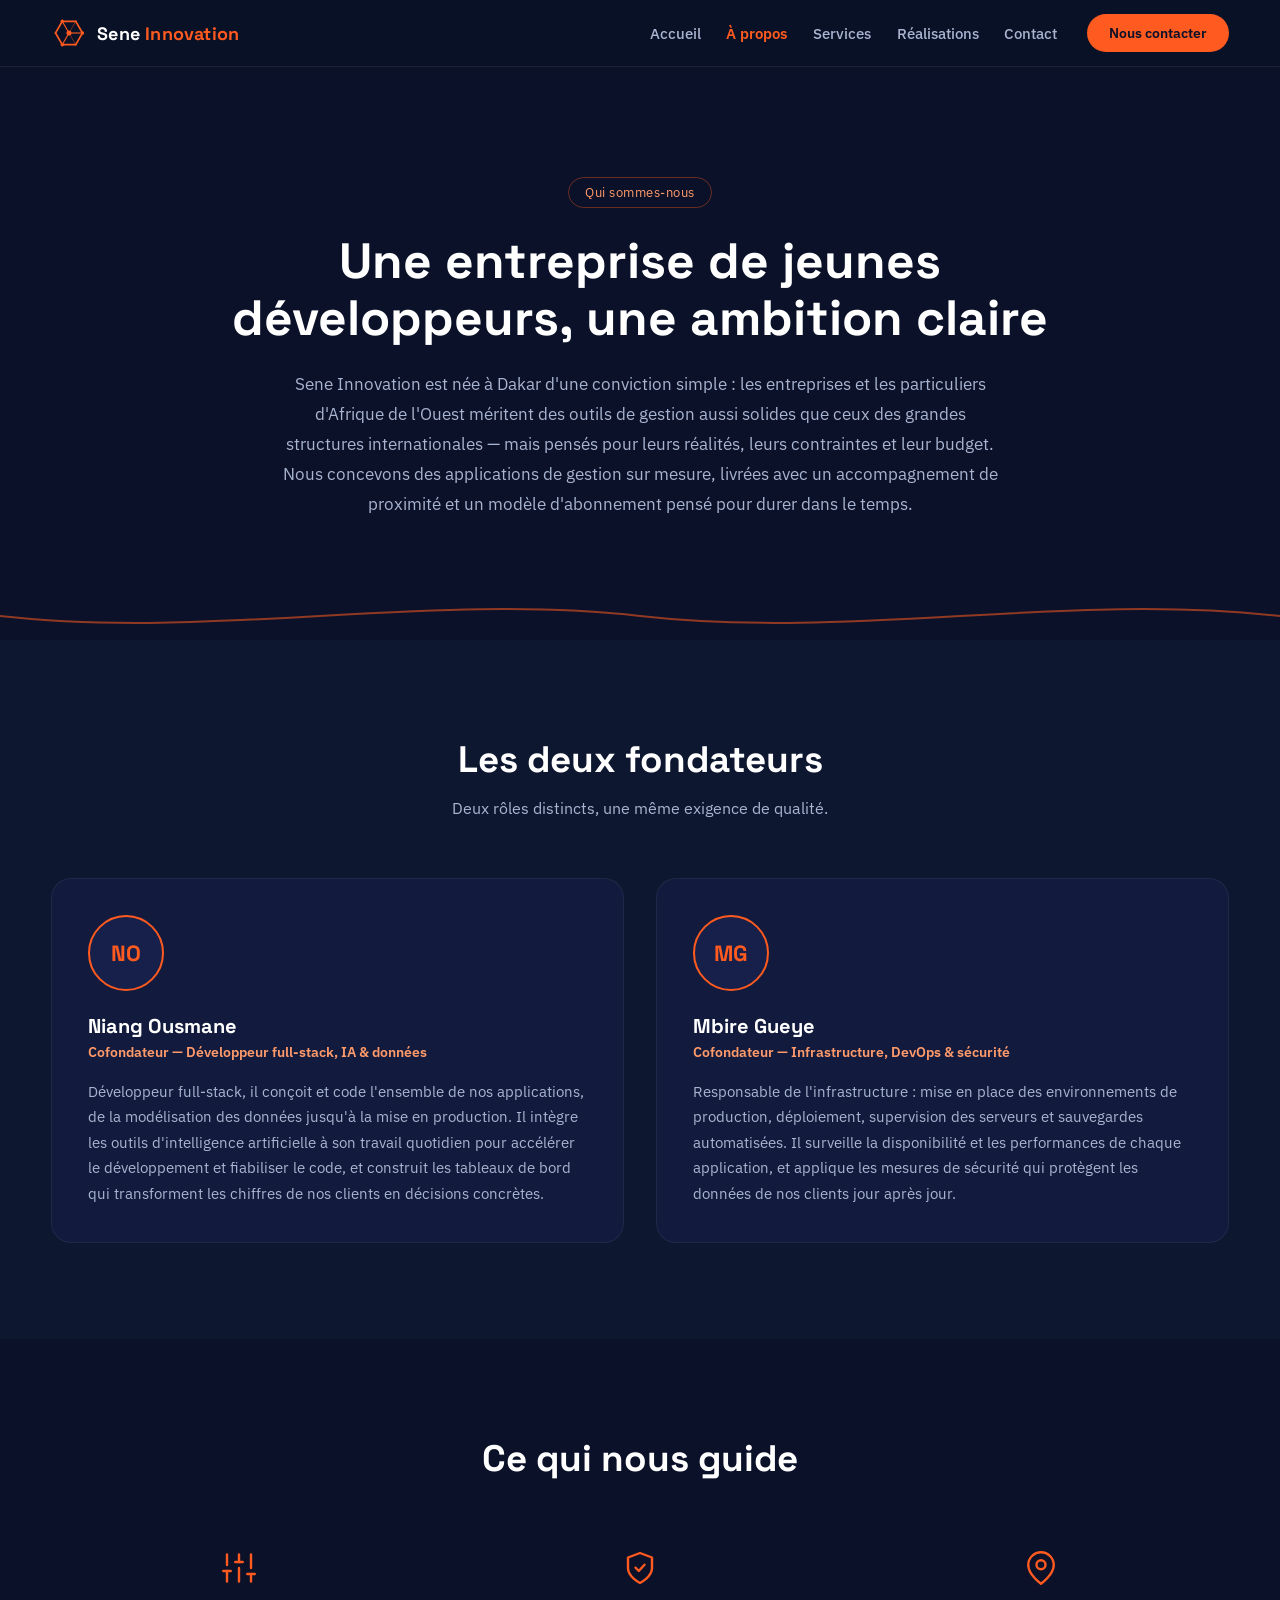
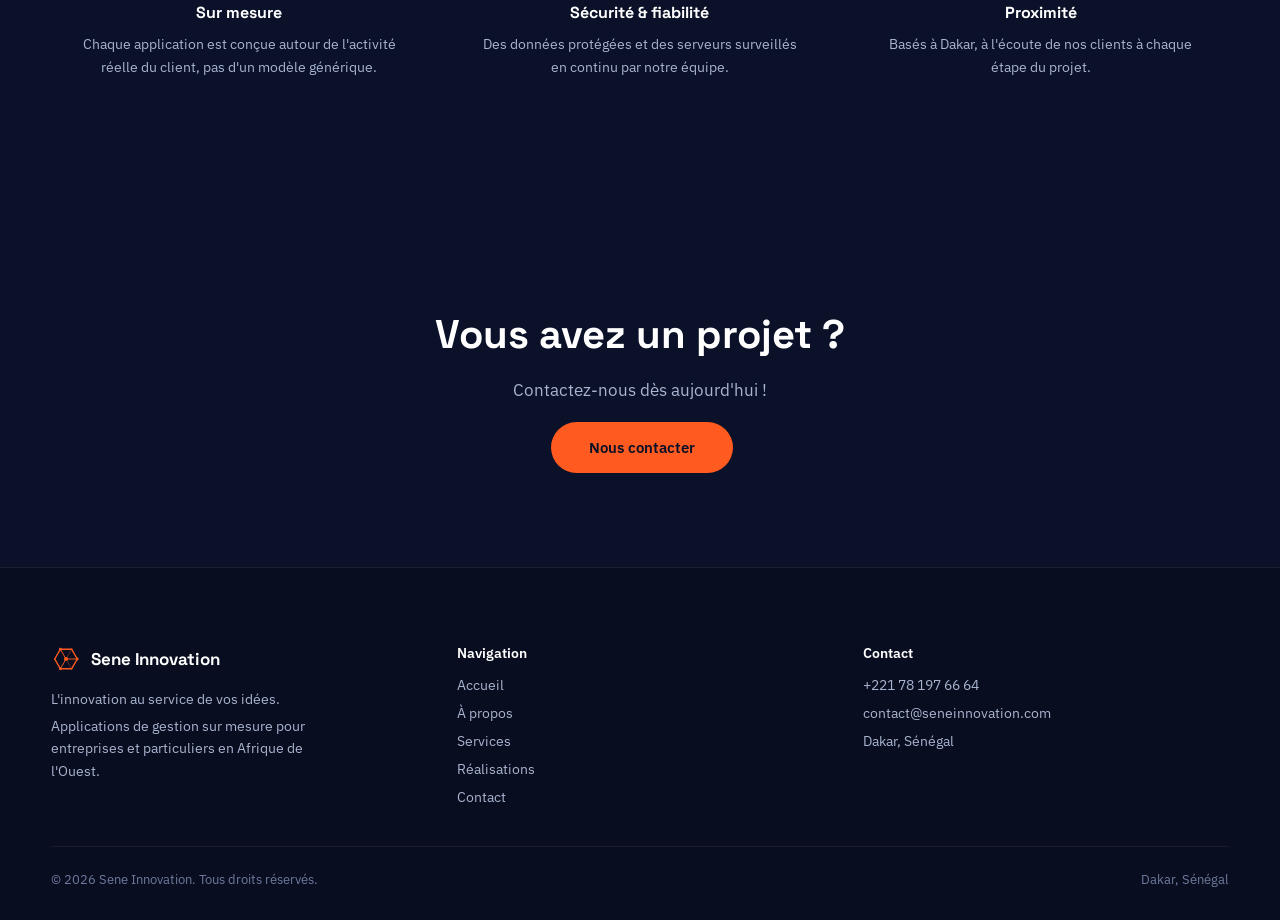
==== commit 94d445e0: "Icone du site, contact simplifie et localisation a Dakar - Icone : favicon.svg derive du logo (detai" ====
--- a/a-propos.html
+++ b/a-propos.html
@@ -4,6 +4,9 @@
 <meta charset="utf-8">
 <title>À propos — Sene Innovation</title>
 <meta name="viewport" content="width=device-width, initial-scale=1">
+<link rel="icon" href="assets/favicon.svg" type="image/svg+xml">
+<link rel="apple-touch-icon" href="assets/apple-touch-icon.png">
+<meta name="theme-color" content="#0A1128">
 <link rel="preconnect" href="https://fonts.googleapis.com">
 <link href="https://fonts.googleapis.com/css2?family=Space+Grotesk:wght@500;600;700&family=IBM+Plex+Sans:wght@400;500;600&display=swap" rel="stylesheet">
 <link rel="stylesheet" href="assets/style.css?v=4">
@@ -29,7 +32,7 @@
 <section class="page-hero">
   <span class="eyebrow">Qui sommes-nous</span>
   <h1>Une entreprise de jeunes développeurs, une ambition claire</h1>
-  <p>Sene Innovation est née à Ziguinchor, dans le quartier de Lyndiane, d'une conviction simple : les entreprises et les particuliers d'Afrique de l'Ouest méritent des outils de gestion aussi solides que ceux des grandes structures internationales — mais pensés pour leurs réalités, leurs contraintes et leur budget. Nous concevons des applications de gestion sur mesure, livrées avec un accompagnement de proximité et un modèle d'abonnement pensé pour durer dans le temps.</p>
+  <p>Sene Innovation est née à Dakar d'une conviction simple : les entreprises et les particuliers d'Afrique de l'Ouest méritent des outils de gestion aussi solides que ceux des grandes structures internationales — mais pensés pour leurs réalités, leurs contraintes et leur budget. Nous concevons des applications de gestion sur mesure, livrées avec un accompagnement de proximité et un modèle d'abonnement pensé pour durer dans le temps.</p>
 </section>
 
 <svg class="wave-divider" viewBox="0 0 1440 48" preserveAspectRatio="none"><path d="M0,24 C240,48 480,0 720,24 C960,48 1200,0 1440,24" fill="none" stroke="#FF5A1F" stroke-width="2" opacity="0.55"/></svg>
@@ -72,7 +75,7 @@
       <div class="value-card">
         <svg class="svc-icon" viewBox="0 0 24 24" aria-hidden="true"><path d="M20.5 10c0 6.5-8.5 12.5-8.5 12.5S3.5 16.5 3.5 10a8.5 8.5 0 0 1 17 0z"/><circle cx="12" cy="9.8" r="3"/></svg>
         <h3>Proximité</h3>
-        <p>Basés à Ziguinchor, à l'écoute de nos clients à chaque étape du projet.</p>
+        <p>Basés à Dakar, à l'écoute de nos clients à chaque étape du projet.</p>
       </div>
     </div>
   </div>
@@ -125,13 +128,13 @@
       <div class="footer-links">
         <a href="tel:+221781976664">+221 78 197 66 64</a>
         <a href="mailto:contact@seneinnovation.com">contact@seneinnovation.com</a>
-        <span>Ziguinchor, Lyndiane — Sénégal</span>
+        <span>Dakar, Sénégal</span>
       </div>
     </div>
   </div>
   <div class="footer-bottom">
     <span>© 2026 Sene Innovation. Tous droits réservés.</span>
-    <span>Ziguinchor, Sénégal</span>
+    <span>Dakar, Sénégal</span>
   </div>
 </footer>
 
